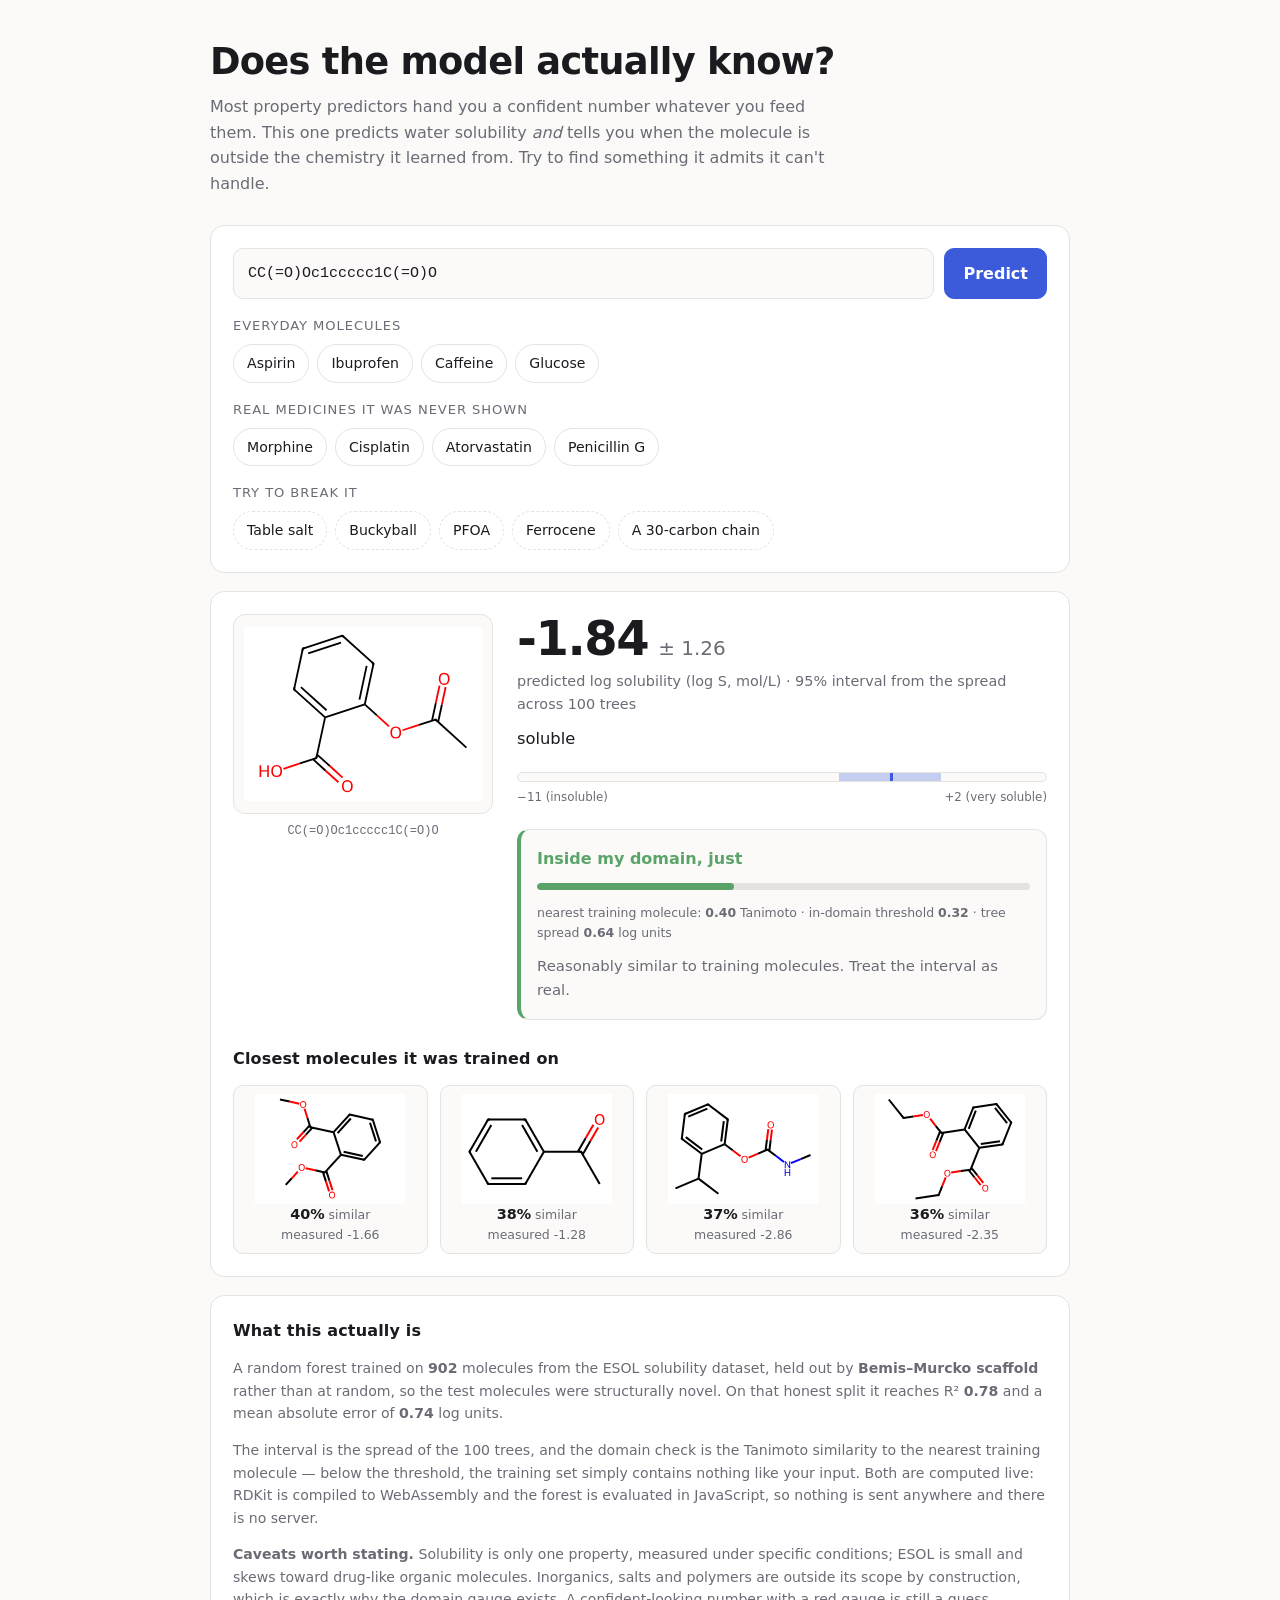
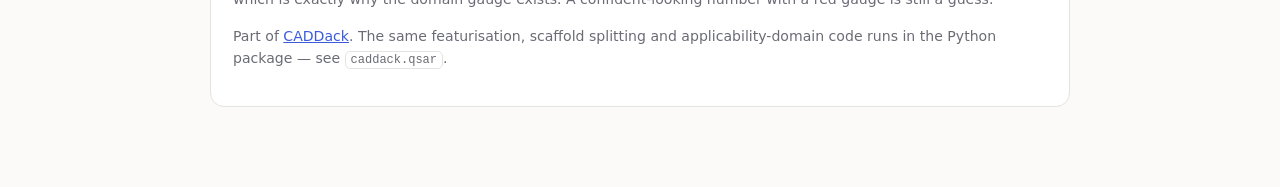
==== docs/index.html @ b21c5a43 "feat: add an interactive browser demo, hosted from GitHub Pages Adds a static page that predicts aqu" ====
<!doctype html>
<html lang="en">
<head>
<meta charset="utf-8">
<meta name="viewport" content="width=device-width, initial-scale=1">
<title>Does the model actually know? — CADDack</title>
<meta name="description" content="A molecular property model that tells you when it is out of its depth. Runs entirely in your browser.">
<style>
:root{
  --bg:#fbfaf8; --panel:#fff; --ink:#1a1a1f; --muted:#6b6b76; --line:#e5e3df;
  --accent:#3b5bdb; --good:#2f9e63; --ok:#5aa469; --warn:#d99100; --bad:#d1495b;
  --radius:14px; --mono:ui-monospace,"SF Mono",Menlo,Consolas,monospace;
}
@media (prefers-color-scheme:dark){:root:not([data-theme="light"]){
  --bg:#141418; --panel:#1c1c22; --ink:#ecebe8; --muted:#9a9aa5; --line:#2e2e37;
  --accent:#7d93f0; --good:#4ec287; --ok:#6fbf86; --warn:#e8b34a; --bad:#ec6b7c;
}}
:root[data-theme="dark"]{
  --bg:#141418; --panel:#1c1c22; --ink:#ecebe8; --muted:#9a9aa5; --line:#2e2e37;
  --accent:#7d93f0; --good:#4ec287; --ok:#6fbf86; --warn:#e8b34a; --bad:#ec6b7c;
}
*{box-sizing:border-box}
body{margin:0;background:var(--bg);color:var(--ink);
  font:16px/1.6 ui-sans-serif,system-ui,-apple-system,"Segoe UI",Roboto,sans-serif;
  -webkit-font-smoothing:antialiased}
.wrap{max-width:900px;margin:0 auto;padding:40px 20px 80px}
header{margin-bottom:28px}
h1{font-size:clamp(1.6rem,4vw,2.3rem);line-height:1.2;margin:0 0 10px;letter-spacing:-.02em}
.sub{color:var(--muted);margin:0;max-width:62ch}
.panel{background:var(--panel);border:1px solid var(--line);border-radius:var(--radius);padding:22px}
.panel + .panel{margin-top:18px}

form{display:flex;gap:10px;flex-wrap:wrap}
input[type=text]{flex:1 1 320px;min-width:0;padding:12px 14px;font:15px/1.4 var(--mono);
  color:var(--ink);background:var(--bg);border:1px solid var(--line);border-radius:10px}
input[type=text]:focus{outline:2px solid var(--accent);outline-offset:1px;border-color:transparent}
button{font:inherit;cursor:pointer;border-radius:10px;border:1px solid var(--line);
  background:var(--panel);color:var(--ink);padding:12px 18px;transition:.15s}
button:hover{border-color:var(--accent);color:var(--accent)}
button.primary{background:var(--accent);border-color:var(--accent);color:#fff;font-weight:600}
button.primary:hover{filter:brightness(1.08);color:#fff}

.presets{margin-top:16px}
.presets p{margin:0 0 8px;font-size:.82rem;color:var(--muted);text-transform:uppercase;letter-spacing:.07em}
.chips{display:flex;flex-wrap:wrap;gap:8px}
.chips button{padding:7px 13px;font-size:.88rem;border-radius:20px}
.chips .spicy{border-style:dashed}

.grid{display:grid;grid-template-columns:minmax(0,260px) minmax(0,1fr);gap:24px;align-items:start}
@media(max-width:640px){.grid{grid-template-columns:1fr}}
.molbox{background:var(--bg);border:1px solid var(--line);border-radius:12px;
  padding:10px;display:flex;align-items:center;justify-content:center;min-height:200px}
.molbox svg{max-width:100%;height:auto}
.canon{font:12px/1.5 var(--mono);color:var(--muted);word-break:break-all;margin-top:8px;text-align:center}

.readout{display:flex;align-items:baseline;gap:10px;flex-wrap:wrap}
.readout .value{font-size:3rem;font-weight:650;letter-spacing:-.03em;line-height:1}
.readout .interval{font-size:1.25rem;color:var(--muted);font-variant-numeric:tabular-nums}
.units{color:var(--muted);font-size:.9rem;margin:6px 0 0}
.plain{margin:10px 0 0;font-size:1.02rem}

.bar{position:relative;height:10px;background:var(--bg);border:1px solid var(--line);
  border-radius:99px;margin:20px 0 6px;overflow:hidden}
.bar .fill{position:absolute;top:0;bottom:0;background:color-mix(in srgb,var(--accent) 28%,transparent)}
.bar .mark{position:absolute;top:-3px;width:3px;height:16px;background:var(--accent);border-radius:2px}
.scale{display:flex;justify-content:space-between;font-size:.74rem;color:var(--muted);font-variant-numeric:tabular-nums}

.gauge{margin-top:22px;border-radius:12px;padding:16px;border:1px solid var(--line);
  border-left-width:4px;background:var(--bg)}
.gauge.good{border-left-color:var(--good)} .gauge.ok{border-left-color:var(--ok)}
.gauge.warn{border-left-color:var(--warn)} .gauge.bad{border-left-color:var(--bad)}
.gauge .label{font-weight:650;margin:0 0 4px}
.gauge.good .label{color:var(--good)} .gauge.ok .label{color:var(--ok)}
.gauge.warn .label{color:var(--warn)} .gauge.bad .label{color:var(--bad)}
.gauge .note{margin:0;font-size:.93rem;color:var(--muted)}
.gauge .caveat{margin-top:10px;padding-top:10px;border-top:1px dashed var(--line);color:var(--warn)}
.gauge .caveat strong{color:var(--warn)}
.meter{height:7px;border-radius:99px;background:var(--line);margin:12px 0 6px;overflow:hidden}
.meter span{display:block;height:100%;border-radius:99px;background:currentColor}
.gauge.good .meter span{background:var(--good)} .gauge.ok .meter span{background:var(--ok)}
.gauge.warn .meter span{background:var(--warn)} .gauge.bad .meter span{background:var(--bad)}
.meta{font-size:.78rem;color:var(--muted);font-variant-numeric:tabular-nums}

h2{font-size:1rem;margin:0 0 14px;letter-spacing:.01em}
.nbs{display:grid;grid-template-columns:repeat(auto-fit,minmax(140px,1fr));gap:12px}
.nb{margin:0;background:var(--bg);border:1px solid var(--line);border-radius:10px;padding:8px;text-align:center}
.nbsvg{min-height:110px;display:flex;align-items:center;justify-content:center}
.nbsvg svg{max-width:100%;height:auto}
.nb figcaption{font-size:.78rem;color:var(--muted);line-height:1.5}
.nb figcaption strong{color:var(--ink);font-size:.9rem}
.nb figcaption span{display:block;font-variant-numeric:tabular-nums}

.facts{display:flex;gap:26px;flex-wrap:wrap;font-size:.86rem;color:var(--muted);margin-top:4px}
.facts b{color:var(--ink);font-variant-numeric:tabular-nums}
footer{margin-top:28px;font-size:.88rem;color:var(--muted)}
footer h2{color:var(--ink)}
footer code{font:12px/1.4 var(--mono);background:var(--panel);border:1px solid var(--line);
  padding:1px 5px;border-radius:5px}
footer a{color:var(--accent)}
.err{color:var(--bad);margin:14px 0 0;font-size:.92rem}
.loading{color:var(--muted);text-align:center;padding:40px 0}
</style>
</head>
<body>
<div class="wrap">

<header>
  <h1>Does the model actually know?</h1>
  <p class="sub">Most property predictors hand you a confident number whatever you feed them.
  This one predicts water solubility <em>and</em> tells you when the molecule is outside the
  chemistry it learned from. Try to find something it admits it can't handle.</p>
</header>

<p class="loading" id="loading">Loading RDKit and the model…</p>

<div id="app" hidden>
  <div class="panel">
    <form id="form">
      <input type="text" id="smiles" spellcheck="false" autocomplete="off"
             aria-label="SMILES string" placeholder="Paste a SMILES string…">
      <button type="submit" class="primary">Predict</button>
    </form>
    <p class="err" id="error" hidden></p>

    <div class="presets">
      <p>Everyday molecules</p>
      <div class="chips">
        <button data-smiles="CC(=O)Oc1ccccc1C(=O)O">Aspirin</button>
        <button data-smiles="CC(C)Cc1ccc(cc1)C(C)C(=O)O">Ibuprofen</button>
        <button data-smiles="CN1C=NC2=C1C(=O)N(C)C(=O)N2C">Caffeine</button>
        <button data-smiles="OCC1OC(O)C(O)C(O)C1O">Glucose</button>
      </div>
    </div>

    <div class="presets">
      <p>Real medicines it was never shown</p>
      <div class="chips">
        <button data-smiles="CN1CC[C@]23c4c5ccc(O)c4O[C@H]2[C@@H](O)C=C[C@H]3[C@H]1C5">Morphine</button>
        <button data-smiles="N.N.Cl[Pt]Cl">Cisplatin</button>
        <button data-smiles="CC(C)c1c(C(=O)Nc2ccccc2)c(c3ccccc3)c(c4ccc(F)cc4)n1CC[C@@H](O)C[C@@H](O)CC(=O)O">Atorvastatin</button>
        <button data-smiles="CC1(C)S[C@@H]2[C@H](NC(=O)Cc3ccccc3)C(=O)N2[C@H]1C(=O)O">Penicillin G</button>
      </div>
    </div>

    <div class="presets">
      <p>Try to break it</p>
      <div class="chips">
        <button class="spicy" data-smiles="[Na+].[Cl-]">Table salt</button>
        <button class="spicy" data-smiles="c12c3c4c5c1c1c6c7c2c2c8c3c3c9c4c4c%10c5c5c1c1c6c6c%11c7c2c2c7c8c3c3c8c9c4c4c9c%10c5c5c1c1c6c6c%11c2c2c7c3c3c8c4c4c9c5c1c1c6c2c3c41">Buckyball</button>
        <button class="spicy" data-smiles="OC(=O)C(F)(F)C(F)(F)C(F)(F)C(F)(F)C(F)(F)C(F)(F)C(F)(F)F">PFOA</button>
        <button class="spicy" data-smiles="[CH-]1C=CC=C1.[CH-]1C=CC=C1.[Fe+2]">Ferrocene</button>
        <button class="spicy" data-smiles="CCCCCCCCCCCCCCCCCCCCCCCCCCCCCC">A 30-carbon chain</button>
      </div>
    </div>
  </div>

  <div class="panel" id="results" hidden>
    <div class="grid">
      <div>
        <div class="molbox" id="depiction"></div>
        <div class="canon" id="canonical"></div>
      </div>

      <div>
        <div class="readout">
          <span class="value" id="value">—</span>
          <span class="interval" id="interval"></span>
        </div>
        <p class="units">predicted log solubility (log S, mol/L) · 95% interval from the spread across 100 trees</p>
        <p class="plain" id="plain"></p>

        <div class="bar">
          <div class="fill" id="barFill"></div>
          <div class="mark" id="barMark"></div>
        </div>
        <div class="scale"><span>−11 (insoluble)</span><span>+2 (very soluble)</span></div>

        <div class="gauge" id="gauge">
          <p class="label" id="gaugeLabel"></p>
          <div class="meter"><span id="gaugeFill"></span></div>
          <p class="meta">nearest training molecule: <b id="simValue"></b> Tanimoto ·
             in-domain threshold <b id="simThreshold"></b> ·
             tree spread <b id="spread"></b> log units</p>
          <p class="note" id="gaugeNote"></p>
          <p class="note caveat" id="caveat" hidden><strong>But don't trust that gauge here.</strong>
          Long flexible chains saturate the fingerprint: a 30-carbon chain sets the same bits as a
          20-carbon one, so the similarity check reports a close match it hasn't earned. The domain
          check has blind spots of its own.</p>
        </div>
      </div>
    </div>

    <div style="margin-top:26px">
      <h2>Closest molecules it was trained on</h2>
      <div class="nbs" id="neighbours"></div>
    </div>
  </div>

  <footer class="panel">
    <h2>What this actually is</h2>
    <p>A random forest trained on <b id="trainN"></b> molecules from the ESOL
    solubility dataset, held out by <strong>Bemis–Murcko scaffold</strong> rather than at
    random, so the test molecules were structurally novel. On that honest split it reaches
    R² <b id="r2"></b> and a mean absolute error of <b id="mae"></b> log units.</p>

    <p>The interval is the spread of the 100 trees, and the domain check is the Tanimoto
    similarity to the nearest training molecule — below the threshold, the training set simply
    contains nothing like your input. Both are computed live: RDKit is compiled to WebAssembly
    and the forest is evaluated in JavaScript, so nothing is sent anywhere and there is no server.</p>

    <p><strong>Caveats worth stating.</strong> Solubility is only one property, measured
    under specific conditions; ESOL is small and skews toward drug-like organic molecules.
    Inorganics, salts and polymers are outside its scope by construction, which is exactly why
    the domain gauge exists. A confident-looking number with a red gauge is still a guess.</p>

    <p>Part of <a href="https://github.com/Ata-gith/CADDack">CADDack</a>. The same
    featurisation, scaffold splitting and applicability-domain code runs in the Python package —
    see <code>caddack.qsar</code>.</p>
  </footer>
</div>

</div>
<script src="RDKit_minimal.js"></script>
<script src="app.js"></script>
</body>
</html>
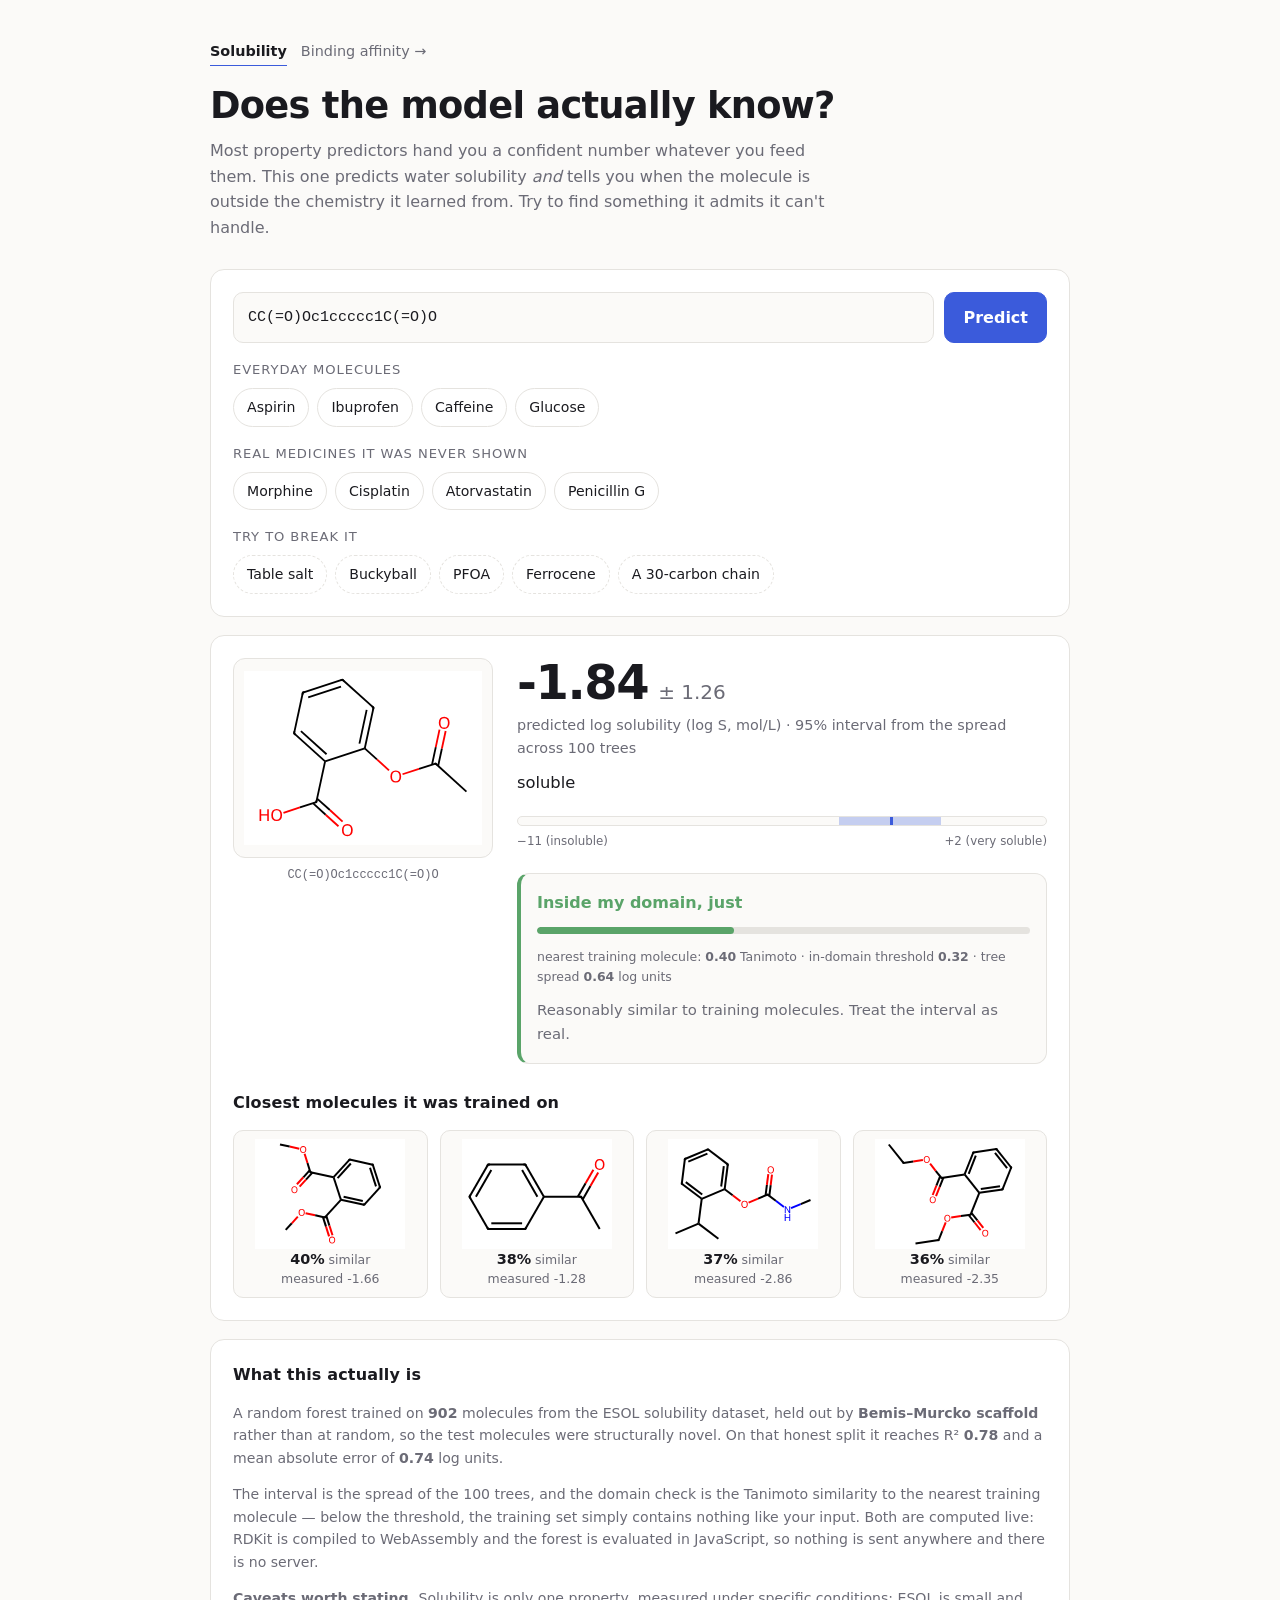
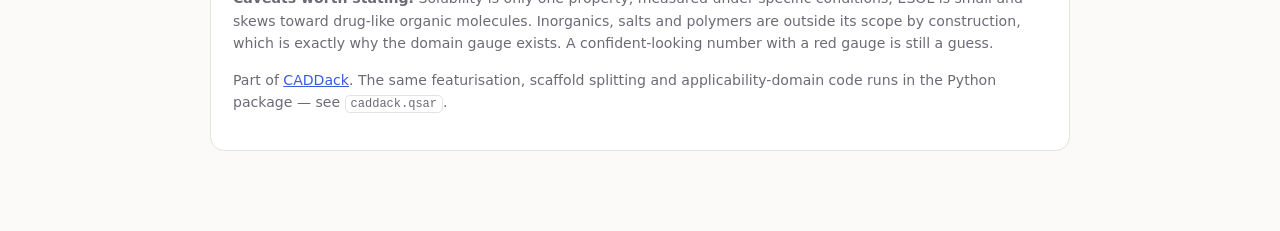
==== commit 7ec8bd3f: "feat: add a second demo page for the Bayesian affinity model docs/fusion.html explores FusionAffinit" ====
--- a/docs/index.html
+++ b/docs/index.html
@@ -5,40 +5,16 @@
 <meta name="viewport" content="width=device-width, initial-scale=1">
 <title>Does the model actually know? — CADDack</title>
 <meta name="description" content="A molecular property model that tells you when it is out of its depth. Runs entirely in your browser.">
+<link rel="stylesheet" href="style.css">
 <style>
-:root{
-  --bg:#fbfaf8; --panel:#fff; --ink:#1a1a1f; --muted:#6b6b76; --line:#e5e3df;
-  --accent:#3b5bdb; --good:#2f9e63; --ok:#5aa469; --warn:#d99100; --bad:#d1495b;
-  --radius:14px; --mono:ui-monospace,"SF Mono",Menlo,Consolas,monospace;
-}
-@media (prefers-color-scheme:dark){:root:not([data-theme="light"]){
-  --bg:#141418; --panel:#1c1c22; --ink:#ecebe8; --muted:#9a9aa5; --line:#2e2e37;
-  --accent:#7d93f0; --good:#4ec287; --ok:#6fbf86; --warn:#e8b34a; --bad:#ec6b7c;
-}}
-:root[data-theme="dark"]{
-  --bg:#141418; --panel:#1c1c22; --ink:#ecebe8; --muted:#9a9aa5; --line:#2e2e37;
-  --accent:#7d93f0; --good:#4ec287; --ok:#6fbf86; --warn:#e8b34a; --bad:#ec6b7c;
-}
-*{box-sizing:border-box}
-body{margin:0;background:var(--bg);color:var(--ink);
-  font:16px/1.6 ui-sans-serif,system-ui,-apple-system,"Segoe UI",Roboto,sans-serif;
-  -webkit-font-smoothing:antialiased}
-.wrap{max-width:900px;margin:0 auto;padding:40px 20px 80px}
-header{margin-bottom:28px}
-h1{font-size:clamp(1.6rem,4vw,2.3rem);line-height:1.2;margin:0 0 10px;letter-spacing:-.02em}
-.sub{color:var(--muted);margin:0;max-width:62ch}
-.panel{background:var(--panel);border:1px solid var(--line);border-radius:var(--radius);padding:22px}
-.panel + .panel{margin-top:18px}
-
+.nav{display:flex;gap:14px;align-items:center;margin-bottom:18px;font-size:.9rem}
+.nav a{color:var(--muted);text-decoration:none;border-bottom:1px solid transparent;padding-bottom:2px}
+.nav a:hover{color:var(--accent);border-color:var(--accent)}
+.nav a.here{color:var(--ink);font-weight:600;border-color:var(--accent)}
 form{display:flex;gap:10px;flex-wrap:wrap}
 input[type=text]{flex:1 1 320px;min-width:0;padding:12px 14px;font:15px/1.4 var(--mono);
   color:var(--ink);background:var(--bg);border:1px solid var(--line);border-radius:10px}
 input[type=text]:focus{outline:2px solid var(--accent);outline-offset:1px;border-color:transparent}
-button{font:inherit;cursor:pointer;border-radius:10px;border:1px solid var(--line);
-  background:var(--panel);color:var(--ink);padding:12px 18px;transition:.15s}
-button:hover{border-color:var(--accent);color:var(--accent)}
-button.primary{background:var(--accent);border-color:var(--accent);color:#fff;font-weight:600}
-button.primary:hover{filter:brightness(1.08);color:#fff}
 
 .presets{margin-top:16px}
 .presets p{margin:0 0 8px;font-size:.82rem;color:var(--muted);text-transform:uppercase;letter-spacing:.07em}
@@ -81,7 +57,6 @@
 .gauge.warn .meter span{background:var(--warn)} .gauge.bad .meter span{background:var(--bad)}
 .meta{font-size:.78rem;color:var(--muted);font-variant-numeric:tabular-nums}
 
-h2{font-size:1rem;margin:0 0 14px;letter-spacing:.01em}
 .nbs{display:grid;grid-template-columns:repeat(auto-fit,minmax(140px,1fr));gap:12px}
 .nb{margin:0;background:var(--bg);border:1px solid var(--line);border-radius:10px;padding:8px;text-align:center}
 .nbsvg{min-height:110px;display:flex;align-items:center;justify-content:center}
@@ -89,20 +64,15 @@
 .nb figcaption{font-size:.78rem;color:var(--muted);line-height:1.5}
 .nb figcaption strong{color:var(--ink);font-size:.9rem}
 .nb figcaption span{display:block;font-variant-numeric:tabular-nums}
-
-.facts{display:flex;gap:26px;flex-wrap:wrap;font-size:.86rem;color:var(--muted);margin-top:4px}
-.facts b{color:var(--ink);font-variant-numeric:tabular-nums}
-footer{margin-top:28px;font-size:.88rem;color:var(--muted)}
-footer h2{color:var(--ink)}
-footer code{font:12px/1.4 var(--mono);background:var(--panel);border:1px solid var(--line);
-  padding:1px 5px;border-radius:5px}
-footer a{color:var(--accent)}
-.err{color:var(--bad);margin:14px 0 0;font-size:.92rem}
-.loading{color:var(--muted);text-align:center;padding:40px 0}
 </style>
 </head>
 <body>
 <div class="wrap">
+
+<nav class="nav">
+  <a href="#" class="here">Solubility</a>
+  <a href="fusion.html">Binding affinity →</a>
+</nav>
 
 <header>
   <h1>Does the model actually know?</h1>
--- a/docs/style.css
+++ b/docs/style.css
@@ -0,0 +1,41 @@
+/* Shared design tokens and base styles for the CADDack demo pages. */
+:root{
+  --bg:#fbfaf8; --panel:#fff; --ink:#1a1a1f; --muted:#6b6b76; --line:#e5e3df;
+  --accent:#3b5bdb; --good:#2f9e63; --ok:#5aa469; --warn:#d99100; --bad:#d1495b;
+  --radius:14px; --mono:ui-monospace,"SF Mono",Menlo,Consolas,monospace;
+}
+@media (prefers-color-scheme:dark){:root:not([data-theme="light"]){
+  --bg:#141418; --panel:#1c1c22; --ink:#ecebe8; --muted:#9a9aa5; --line:#2e2e37;
+  --accent:#7d93f0; --good:#4ec287; --ok:#6fbf86; --warn:#e8b34a; --bad:#ec6b7c;
+}}
+:root[data-theme="dark"]{
+  --bg:#141418; --panel:#1c1c22; --ink:#ecebe8; --muted:#9a9aa5; --line:#2e2e37;
+  --accent:#7d93f0; --good:#4ec287; --ok:#6fbf86; --warn:#e8b34a; --bad:#ec6b7c;
+}
+*{box-sizing:border-box}
+body{margin:0;background:var(--bg);color:var(--ink);
+  font:16px/1.6 ui-sans-serif,system-ui,-apple-system,"Segoe UI",Roboto,sans-serif;
+  -webkit-font-smoothing:antialiased}
+.wrap{max-width:900px;margin:0 auto;padding:40px 20px 80px}
+header{margin-bottom:28px}
+h1{font-size:clamp(1.6rem,4vw,2.3rem);line-height:1.2;margin:0 0 10px;letter-spacing:-.02em}
+.sub{color:var(--muted);margin:0;max-width:62ch}
+.panel{background:var(--panel);border:1px solid var(--line);border-radius:var(--radius);padding:22px}
+.panel + .panel{margin-top:18px}
+
+/* shared components */
+button{font:inherit;cursor:pointer;border-radius:10px;border:1px solid var(--line);
+  background:var(--panel);color:var(--ink);padding:12px 18px;transition:.15s}
+button:hover{border-color:var(--accent);color:var(--accent)}
+button.primary{background:var(--accent);border-color:var(--accent);color:#fff;font-weight:600}
+button.primary:hover{filter:brightness(1.08);color:#fff}
+h2{font-size:1rem;margin:0 0 14px;letter-spacing:.01em}
+footer{margin-top:28px;font-size:.88rem;color:var(--muted)}
+footer h2{color:var(--ink)}
+footer code{font:12px/1.4 var(--mono);background:var(--panel);border:1px solid var(--line);
+  padding:1px 5px;border-radius:5px}
+footer a{color:var(--accent)}
+.err{color:var(--bad);margin:14px 0 0;font-size:.92rem}
+.loading{color:var(--muted);text-align:center;padding:40px 0}
+.facts{display:flex;gap:26px;flex-wrap:wrap;font-size:.86rem;color:var(--muted);margin-top:4px}
+.facts b{color:var(--ink);font-variant-numeric:tabular-nums}
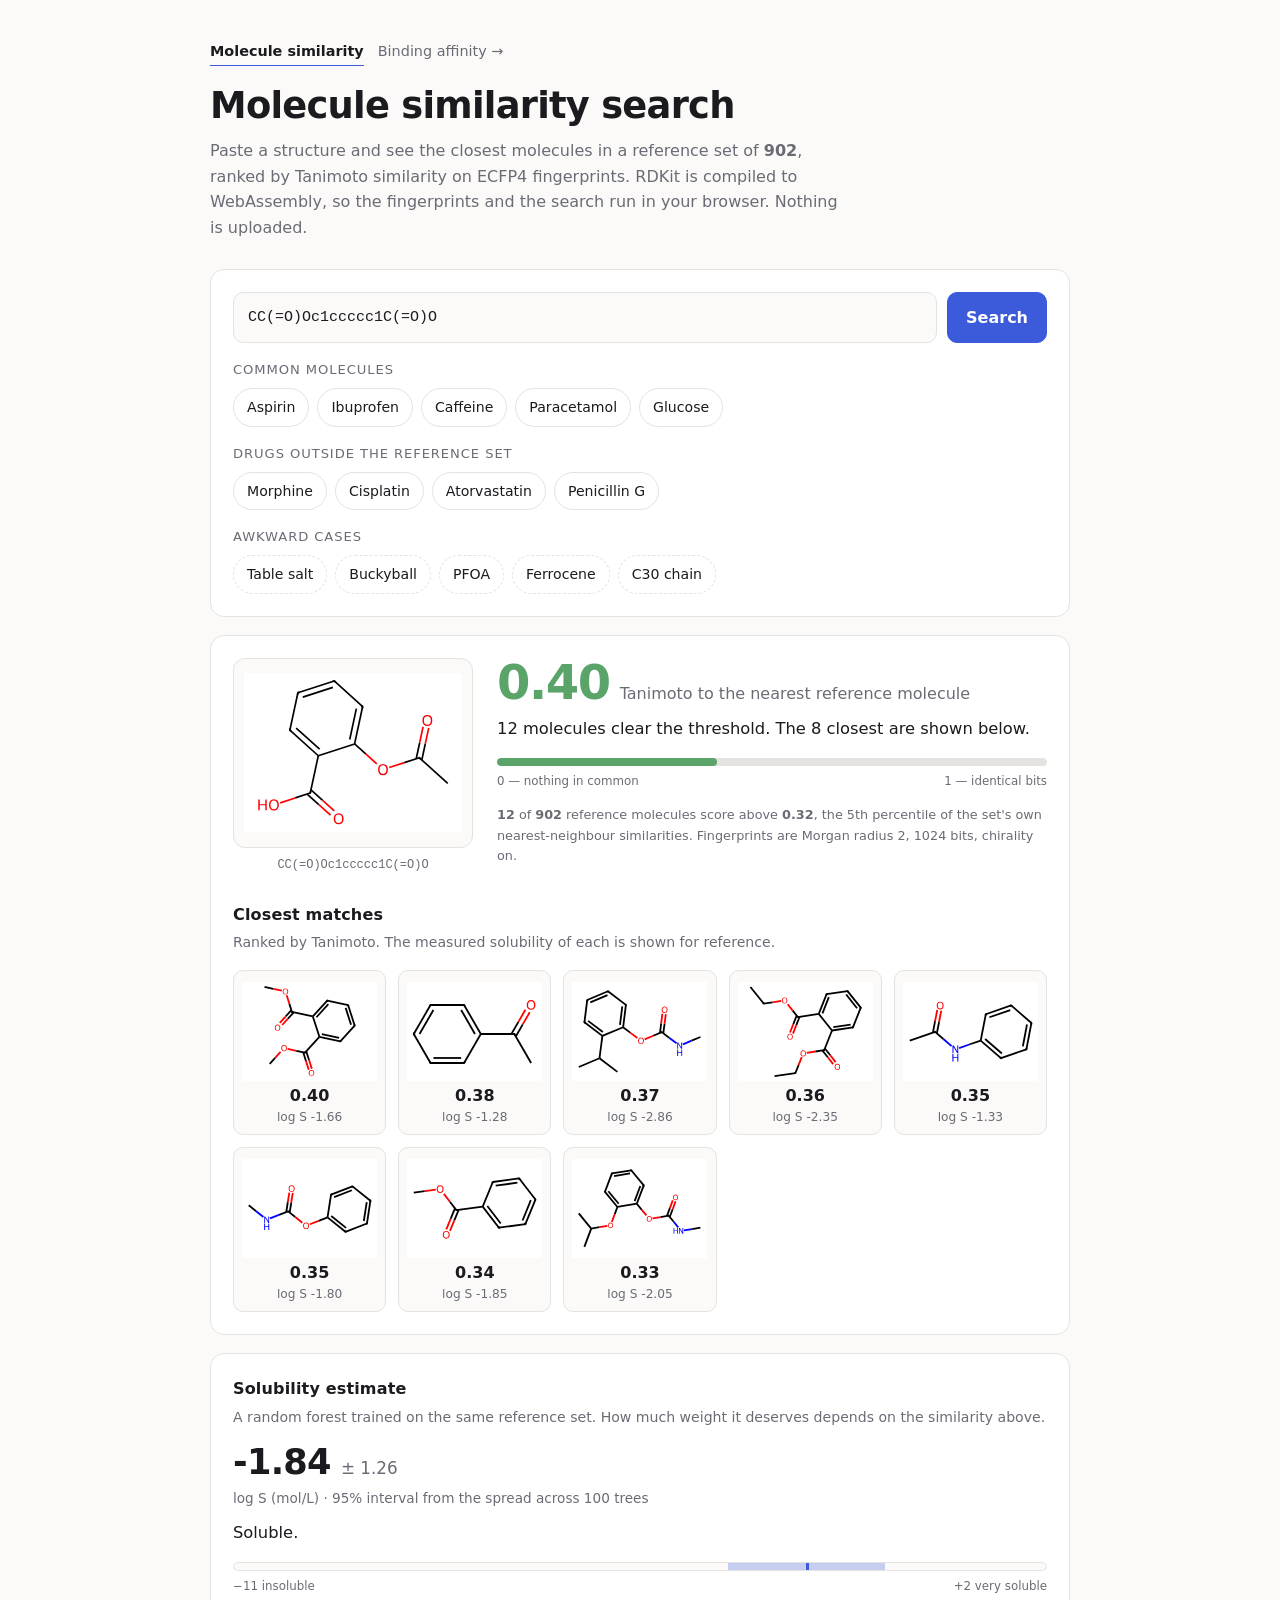
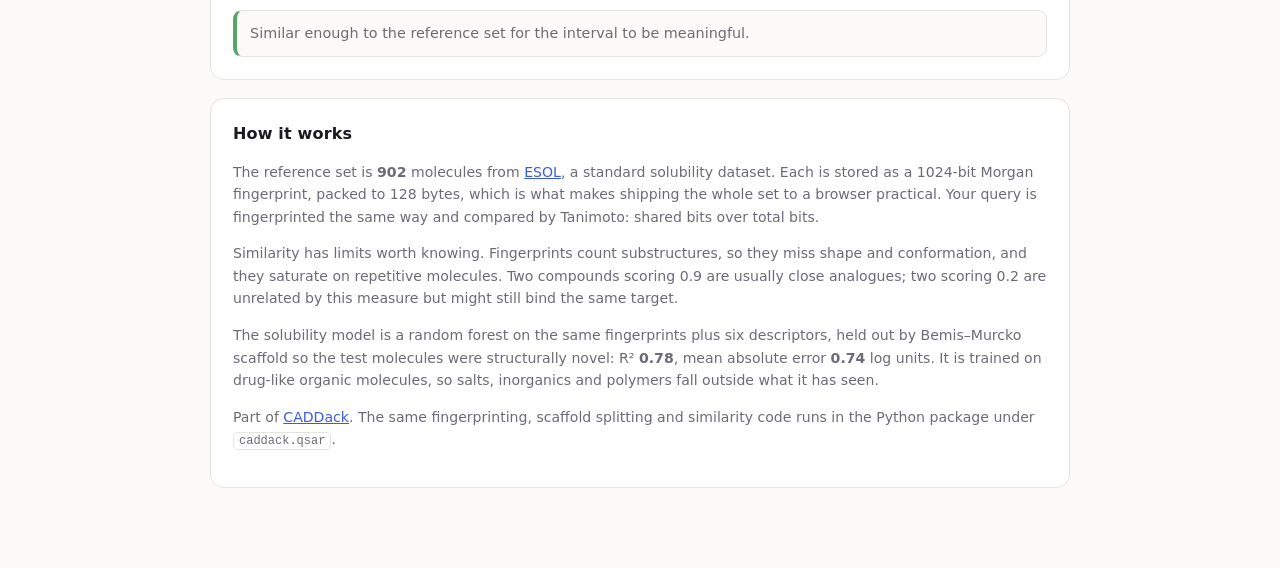
==== commit f06b38e1: "feat(docs): rebuild the first page around similarity search The page led with a solubility number an" ====
--- a/docs/index.html
+++ b/docs/index.html
@@ -3,14 +3,15 @@
 <head>
 <meta charset="utf-8">
 <meta name="viewport" content="width=device-width, initial-scale=1">
-<title>Does the model actually know? — CADDack</title>
-<meta name="description" content="A molecular property model that tells you when it is out of its depth. Runs entirely in your browser.">
+<title>Molecule similarity search — CADDack</title>
+<meta name="description" content="Paste a structure and see the closest molecules in a reference set, scored by Tanimoto on ECFP4 fingerprints. Runs entirely in the browser.">
 <link rel="stylesheet" href="style.css">
 <style>
 .nav{display:flex;gap:14px;align-items:center;margin-bottom:18px;font-size:.9rem}
 .nav a{color:var(--muted);text-decoration:none;border-bottom:1px solid transparent;padding-bottom:2px}
 .nav a:hover{color:var(--accent);border-color:var(--accent)}
 .nav a.here{color:var(--ink);font-weight:600;border-color:var(--accent)}
+
 form{display:flex;gap:10px;flex-wrap:wrap}
 input[type=text]{flex:1 1 320px;min-width:0;padding:12px 14px;font:15px/1.4 var(--mono);
   color:var(--ink);background:var(--bg);border:1px solid var(--line);border-radius:10px}
@@ -22,88 +23,94 @@
 .chips button{padding:7px 13px;font-size:.88rem;border-radius:20px}
 .chips .spicy{border-style:dashed}
 
-.grid{display:grid;grid-template-columns:minmax(0,260px) minmax(0,1fr);gap:24px;align-items:start}
-@media(max-width:640px){.grid{grid-template-columns:1fr}}
+.query{display:grid;grid-template-columns:minmax(0,240px) minmax(0,1fr);gap:24px;align-items:start}
+@media(max-width:640px){.query{grid-template-columns:1fr}}
 .molbox{background:var(--bg);border:1px solid var(--line);border-radius:12px;
-  padding:10px;display:flex;align-items:center;justify-content:center;min-height:200px}
+  padding:10px;display:flex;align-items:center;justify-content:center;min-height:190px}
 .molbox svg{max-width:100%;height:auto}
 .canon{font:12px/1.5 var(--mono);color:var(--muted);word-break:break-all;margin-top:8px;text-align:center}
 
+.topmatch{display:flex;align-items:baseline;gap:10px;flex-wrap:wrap}
+.topmatch .value{font-size:3rem;font-weight:650;letter-spacing:-.03em;line-height:1}
+.topmatch .unit{color:var(--muted);font-size:1rem}
+.summary{margin:10px 0 0;font-size:1.02rem}
+.meta{font-size:.8rem;color:var(--muted);font-variant-numeric:tabular-nums;margin:14px 0 0}
+
+.meter{height:8px;border-radius:99px;background:var(--line);margin:16px 0 6px;overflow:hidden}
+.meter span{display:block;height:100%;border-radius:99px;transition:width .2s}
+.band{display:flex;justify-content:space-between;font-size:.74rem;color:var(--muted)}
+.good .meter span{background:var(--good)} .ok .meter span{background:var(--ok)}
+.warn .meter span{background:var(--warn)} .bad .meter span{background:var(--bad)}
+.good .value{color:var(--good)} .ok .value{color:var(--ok)}
+.warn .value{color:var(--warn)} .bad .value{color:var(--bad)}
+
+h2{font-size:1rem;margin:0 0 4px}
+.hint{font-size:.88rem;color:var(--muted);margin:0 0 16px}
+.nbs{display:grid;grid-template-columns:repeat(auto-fit,minmax(135px,1fr));gap:12px}
+.nb{margin:0;background:var(--bg);border:1px solid var(--line);border-radius:10px;padding:8px;text-align:center}
+.nbsvg{min-height:105px;display:flex;align-items:center;justify-content:center}
+.nbsvg svg{max-width:100%;height:auto}
+.nb figcaption{font-size:.76rem;color:var(--muted);line-height:1.5}
+.nb figcaption strong{color:var(--ink);font-size:1rem;display:block}
+.nb figcaption span{display:block;font-variant-numeric:tabular-nums}
+
 .readout{display:flex;align-items:baseline;gap:10px;flex-wrap:wrap}
-.readout .value{font-size:3rem;font-weight:650;letter-spacing:-.03em;line-height:1}
-.readout .interval{font-size:1.25rem;color:var(--muted);font-variant-numeric:tabular-nums}
-.units{color:var(--muted);font-size:.9rem;margin:6px 0 0}
-.plain{margin:10px 0 0;font-size:1.02rem}
-
-.bar{position:relative;height:10px;background:var(--bg);border:1px solid var(--line);
-  border-radius:99px;margin:20px 0 6px;overflow:hidden}
+.readout .value{font-size:2.2rem;font-weight:650;letter-spacing:-.02em;line-height:1}
+.readout .interval{font-size:1.05rem;color:var(--muted);font-variant-numeric:tabular-nums}
+.units{color:var(--muted);font-size:.85rem;margin:6px 0 0}
+.bar{position:relative;height:9px;background:var(--bg);border:1px solid var(--line);
+  border-radius:99px;margin:16px 0 6px;overflow:hidden}
 .bar .fill{position:absolute;top:0;bottom:0;background:color-mix(in srgb,var(--accent) 28%,transparent)}
-.bar .mark{position:absolute;top:-3px;width:3px;height:16px;background:var(--accent);border-radius:2px}
+.bar .mark{position:absolute;top:-3px;width:3px;height:15px;background:var(--accent);border-radius:2px}
 .scale{display:flex;justify-content:space-between;font-size:.74rem;color:var(--muted);font-variant-numeric:tabular-nums}
-
-.gauge{margin-top:22px;border-radius:12px;padding:16px;border:1px solid var(--line);
-  border-left-width:4px;background:var(--bg)}
-.gauge.good{border-left-color:var(--good)} .gauge.ok{border-left-color:var(--ok)}
-.gauge.warn{border-left-color:var(--warn)} .gauge.bad{border-left-color:var(--bad)}
-.gauge .label{font-weight:650;margin:0 0 4px}
-.gauge.good .label{color:var(--good)} .gauge.ok .label{color:var(--ok)}
-.gauge.warn .label{color:var(--warn)} .gauge.bad .label{color:var(--bad)}
-.gauge .note{margin:0;font-size:.93rem;color:var(--muted)}
-.gauge .caveat{margin-top:10px;padding-top:10px;border-top:1px dashed var(--line);color:var(--warn)}
-.gauge .caveat strong{color:var(--warn)}
-.meter{height:7px;border-radius:99px;background:var(--line);margin:12px 0 6px;overflow:hidden}
-.meter span{display:block;height:100%;border-radius:99px;background:currentColor}
-.gauge.good .meter span{background:var(--good)} .gauge.ok .meter span{background:var(--ok)}
-.gauge.warn .meter span{background:var(--warn)} .gauge.bad .meter span{background:var(--bad)}
-.meta{font-size:.78rem;color:var(--muted);font-variant-numeric:tabular-nums}
-
-.nbs{display:grid;grid-template-columns:repeat(auto-fit,minmax(140px,1fr));gap:12px}
-.nb{margin:0;background:var(--bg);border:1px solid var(--line);border-radius:10px;padding:8px;text-align:center}
-.nbsvg{min-height:110px;display:flex;align-items:center;justify-content:center}
-.nbsvg svg{max-width:100%;height:auto}
-.nb figcaption{font-size:.78rem;color:var(--muted);line-height:1.5}
-.nb figcaption strong{color:var(--ink);font-size:.9rem}
-.nb figcaption span{display:block;font-variant-numeric:tabular-nums}
+.flag{margin:14px 0 0;padding:11px 13px;border-radius:9px;font-size:.9rem;
+  border:1px solid var(--line);border-left-width:4px;background:var(--bg);color:var(--muted)}
+.flag.good{border-left-color:var(--good)} .flag.ok{border-left-color:var(--ok)}
+.flag.warn{border-left-color:var(--warn)} .flag.bad{border-left-color:var(--bad)}
+.caveat{margin-top:10px;padding-top:10px;border-top:1px dashed var(--line);color:var(--warn)}
+.caveat strong{color:var(--warn)}
 </style>
 </head>
 <body>
 <div class="wrap">
 
 <nav class="nav">
-  <a href="#" class="here">Solubility</a>
+  <a href="#" class="here">Molecule similarity</a>
   <a href="fusion.html">Binding affinity →</a>
 </nav>
 
 <header>
-  <h1>Does the model actually know?</h1>
-  <p class="sub">Most property predictors hand you a confident number whatever you feed them.
-  This one predicts water solubility <em>and</em> tells you when the molecule is outside the
-  chemistry it learned from. Try to find something it admits it can't handle.</p>
+  <h1>Molecule similarity search</h1>
+  <p class="sub">Paste a structure and see the closest molecules in a reference set of
+  <b id="trainN">—</b>, ranked by Tanimoto similarity on ECFP4 fingerprints. RDKit is
+  compiled to WebAssembly, so the fingerprints and the search run in your browser.
+  Nothing is uploaded.</p>
 </header>
 
-<p class="loading" id="loading">Loading RDKit and the model…</p>
+<p class="loading" id="loading">Loading RDKit and the reference set…</p>
 
 <div id="app" hidden>
   <div class="panel">
     <form id="form">
       <input type="text" id="smiles" spellcheck="false" autocomplete="off"
              aria-label="SMILES string" placeholder="Paste a SMILES string…">
-      <button type="submit" class="primary">Predict</button>
+      <button type="submit" class="primary">Search</button>
     </form>
     <p class="err" id="error" hidden></p>
 
     <div class="presets">
-      <p>Everyday molecules</p>
+      <p>Common molecules</p>
       <div class="chips">
         <button data-smiles="CC(=O)Oc1ccccc1C(=O)O">Aspirin</button>
         <button data-smiles="CC(C)Cc1ccc(cc1)C(C)C(=O)O">Ibuprofen</button>
         <button data-smiles="CN1C=NC2=C1C(=O)N(C)C(=O)N2C">Caffeine</button>
+        <button data-smiles="CC(=O)Nc1ccc(O)cc1">Paracetamol</button>
         <button data-smiles="OCC1OC(O)C(O)C(O)C1O">Glucose</button>
       </div>
     </div>
 
     <div class="presets">
-      <p>Real medicines it was never shown</p>
+      <p>Drugs outside the reference set</p>
       <div class="chips">
         <button data-smiles="CN1CC[C@]23c4c5ccc(O)c4O[C@H]2[C@@H](O)C=C[C@H]3[C@H]1C5">Morphine</button>
         <button data-smiles="N.N.Cl[Pt]Cl">Cisplatin</button>
@@ -113,79 +120,95 @@
     </div>
 
     <div class="presets">
-      <p>Try to break it</p>
+      <p>Awkward cases</p>
       <div class="chips">
         <button class="spicy" data-smiles="[Na+].[Cl-]">Table salt</button>
         <button class="spicy" data-smiles="c12c3c4c5c1c1c6c7c2c2c8c3c3c9c4c4c%10c5c5c1c1c6c6c%11c7c2c2c7c8c3c3c8c9c4c4c9c%10c5c5c1c1c6c6c%11c2c2c7c3c3c8c4c4c9c5c1c1c6c2c3c41">Buckyball</button>
         <button class="spicy" data-smiles="OC(=O)C(F)(F)C(F)(F)C(F)(F)C(F)(F)C(F)(F)C(F)(F)C(F)(F)F">PFOA</button>
         <button class="spicy" data-smiles="[CH-]1C=CC=C1.[CH-]1C=CC=C1.[Fe+2]">Ferrocene</button>
-        <button class="spicy" data-smiles="CCCCCCCCCCCCCCCCCCCCCCCCCCCCCC">A 30-carbon chain</button>
+        <button class="spicy" data-smiles="CCCCCCCCCCCCCCCCCCCCCCCCCCCCCC">C30 chain</button>
       </div>
     </div>
   </div>
 
   <div class="panel" id="results" hidden>
-    <div class="grid">
+    <div class="query" id="queryBlock">
       <div>
         <div class="molbox" id="depiction"></div>
         <div class="canon" id="canonical"></div>
       </div>
 
       <div>
-        <div class="readout">
-          <span class="value" id="value">—</span>
-          <span class="interval" id="interval"></span>
+        <div class="topmatch">
+          <span class="value" id="simValue">—</span>
+          <span class="unit">Tanimoto to the nearest reference molecule</span>
         </div>
-        <p class="units">predicted log solubility (log S, mol/L) · 95% interval from the spread across 100 trees</p>
-        <p class="plain" id="plain"></p>
-
-        <div class="bar">
-          <div class="fill" id="barFill"></div>
-          <div class="mark" id="barMark"></div>
-        </div>
-        <div class="scale"><span>−11 (insoluble)</span><span>+2 (very soluble)</span></div>
-
-        <div class="gauge" id="gauge">
-          <p class="label" id="gaugeLabel"></p>
-          <div class="meter"><span id="gaugeFill"></span></div>
-          <p class="meta">nearest training molecule: <b id="simValue"></b> Tanimoto ·
-             in-domain threshold <b id="simThreshold"></b> ·
-             tree spread <b id="spread"></b> log units</p>
-          <p class="note" id="gaugeNote"></p>
-          <p class="note caveat" id="caveat" hidden><strong>But don't trust that gauge here.</strong>
-          Long flexible chains saturate the fingerprint: a 30-carbon chain sets the same bits as a
-          20-carbon one, so the similarity check reports a close match it hasn't earned. The domain
-          check has blind spots of its own.</p>
-        </div>
-      </div>
-    </div>
-
-    <div style="margin-top:26px">
-      <h2>Closest molecules it was trained on</h2>
+        <p class="summary" id="simSummary"></p>
+
+        <div class="meter"><span id="gaugeFill"></span></div>
+        <div class="band"><span>0 — nothing in common</span><span>1 — identical bits</span></div>
+
+        <p class="meta"><b id="simCount">0</b> of <b id="simTotal">0</b> reference molecules
+          score above <b id="simThreshold">—</b>, the 5th percentile of the set's own
+          nearest-neighbour similarities. Fingerprints are Morgan radius 2, 1024 bits,
+          chirality on.</p>
+      </div>
+    </div>
+
+    <div style="margin-top:28px">
+      <h2>Closest matches</h2>
+      <p class="hint">Ranked by Tanimoto. The measured solubility of each is shown for
+      reference.</p>
       <div class="nbs" id="neighbours"></div>
     </div>
   </div>
 
+  <div class="panel" id="predictPanel" hidden>
+    <h2>Solubility estimate</h2>
+    <p class="hint">A random forest trained on the same reference set. How much weight it
+    deserves depends on the similarity above.</p>
+    <div class="readout">
+      <span class="value" id="value">—</span>
+      <span class="interval" id="interval"></span>
+    </div>
+    <p class="units">log S (mol/L) · 95% interval from the spread across 100 trees</p>
+    <p class="summary" id="plain"></p>
+
+    <div class="bar">
+      <div class="fill" id="barFill"></div>
+      <div class="mark" id="barMark"></div>
+    </div>
+    <div class="scale"><span>−11 insoluble</span><span>+2 very soluble</span></div>
+
+    <p class="flag" id="gauge"><span id="gaugeNote"></span></p>
+    <p class="flag caveat" id="caveat" hidden><strong>Fingerprint saturation.</strong>
+    Long flexible chains set the same bits once they pass about twenty carbons, so a C30
+    chain matches a C20 one almost exactly. The similarity score is high here but says
+    little.</p>
+  </div>
+
   <footer class="panel">
-    <h2>What this actually is</h2>
-    <p>A random forest trained on <b id="trainN"></b> molecules from the ESOL
-    solubility dataset, held out by <strong>Bemis–Murcko scaffold</strong> rather than at
-    random, so the test molecules were structurally novel. On that honest split it reaches
-    R² <b id="r2"></b> and a mean absolute error of <b id="mae"></b> log units.</p>
-
-    <p>The interval is the spread of the 100 trees, and the domain check is the Tanimoto
-    similarity to the nearest training molecule — below the threshold, the training set simply
-    contains nothing like your input. Both are computed live: RDKit is compiled to WebAssembly
-    and the forest is evaluated in JavaScript, so nothing is sent anywhere and there is no server.</p>
-
-    <p><strong>Caveats worth stating.</strong> Solubility is only one property, measured
-    under specific conditions; ESOL is small and skews toward drug-like organic molecules.
-    Inorganics, salts and polymers are outside its scope by construction, which is exactly why
-    the domain gauge exists. A confident-looking number with a red gauge is still a guess.</p>
+    <h2>How it works</h2>
+    <p>The reference set is <b id="trainN2">—</b> molecules from
+    <a href="https://pubs.acs.org/doi/10.1021/ci034243x">ESOL</a>, a standard solubility
+    dataset. Each is stored as a 1024-bit Morgan fingerprint, packed to 128 bytes, which is
+    what makes shipping the whole set to a browser practical. Your query is fingerprinted
+    the same way and compared by Tanimoto: shared bits over total bits.</p>
+
+    <p>Similarity has limits worth knowing. Fingerprints count substructures, so they miss
+    shape and conformation, and they saturate on repetitive molecules. Two compounds scoring
+    0.9 are usually close analogues; two scoring 0.2 are unrelated by this measure but might
+    still bind the same target.</p>
+
+    <p>The solubility model is a random forest on the same fingerprints plus six
+    descriptors, held out by Bemis–Murcko scaffold so the test molecules were structurally
+    novel: R² <b id="r2">—</b>, mean absolute error <b id="mae">—</b> log units. It is
+    trained on drug-like organic molecules, so salts, inorganics and polymers fall outside
+    what it has seen.</p>
 
     <p>Part of <a href="https://github.com/Ata-gith/CADDack">CADDack</a>. The same
-    featurisation, scaffold splitting and applicability-domain code runs in the Python package —
-    see <code>caddack.qsar</code>.</p>
+    fingerprinting, scaffold splitting and similarity code runs in the Python package under
+    <code>caddack.qsar</code>.</p>
   </footer>
 </div>
 
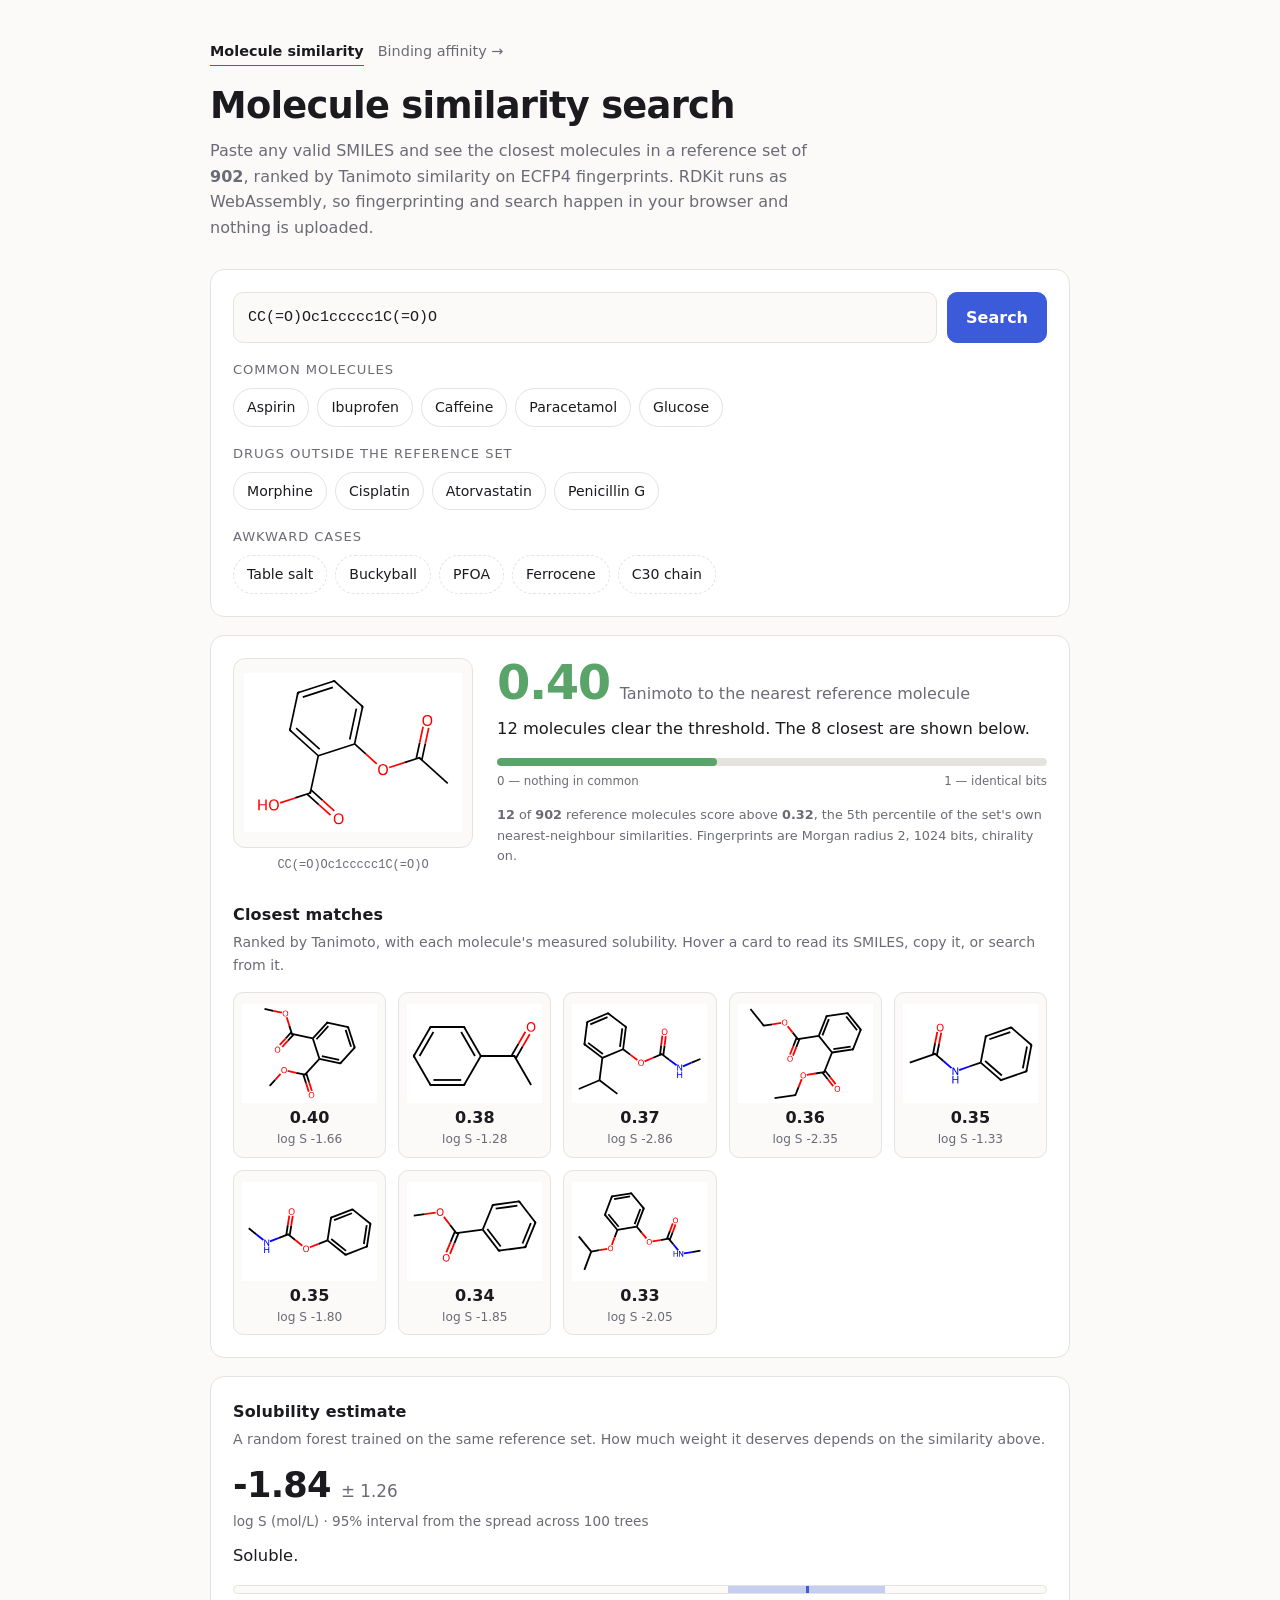
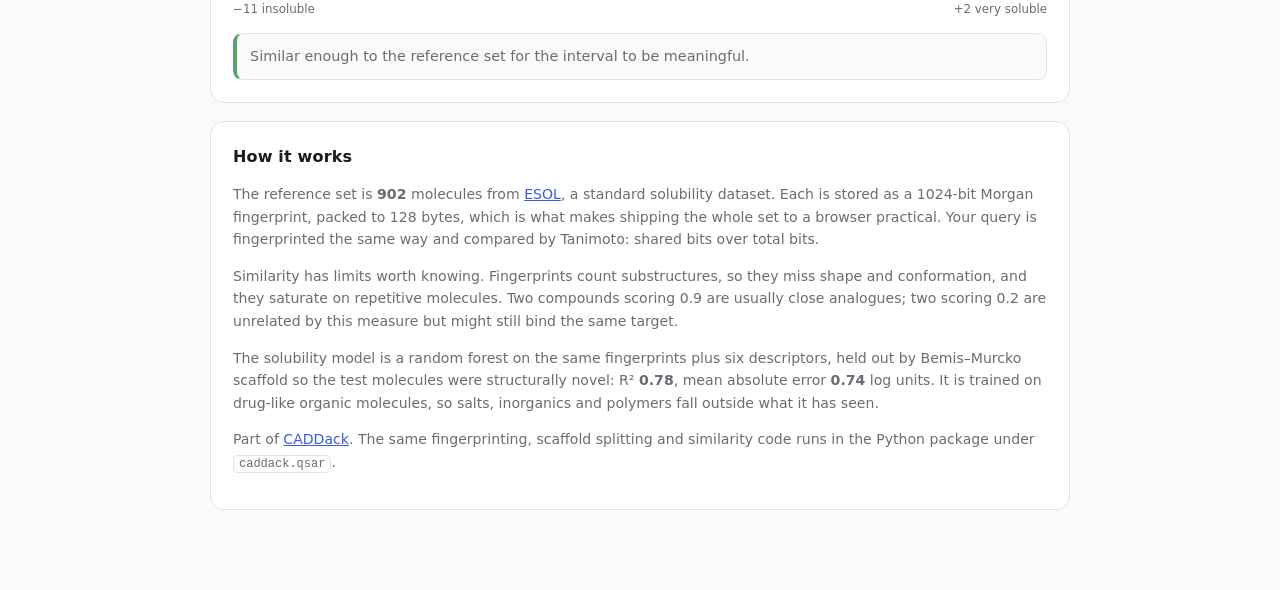
==== commit f6093efe: "feat(docs): explain the affinity model for readers outside the field The second page assumed its aud" ====
--- a/docs/index.html
+++ b/docs/index.html
@@ -53,6 +53,15 @@
 .nb figcaption{font-size:.76rem;color:var(--muted);line-height:1.5}
 .nb figcaption strong{color:var(--ink);font-size:1rem;display:block}
 .nb figcaption span{display:block;font-variant-numeric:tabular-nums}
+.nb{position:relative;transition:border-color .15s}
+.nb:hover,.nb:focus-within{border-color:var(--accent)}
+.nbactions{max-height:0;overflow:hidden;transition:max-height .18s ease}
+.nb:hover .nbactions,.nb:focus-within .nbactions{max-height:140px}
+.nbsmiles{display:block;margin-top:8px;padding:5px 6px;font:11px/1.45 var(--mono);
+  color:var(--muted);background:var(--panel);border:1px solid var(--line);
+  border-radius:6px;word-break:break-all;text-align:left;user-select:all;cursor:text}
+.nbbtns{display:flex;gap:6px;margin-top:6px}
+.nbbtns button{flex:1;padding:5px 6px;font-size:.72rem;border-radius:6px}
 
 .readout{display:flex;align-items:baseline;gap:10px;flex-wrap:wrap}
 .readout .value{font-size:2.2rem;font-weight:650;letter-spacing:-.02em;line-height:1}
@@ -81,10 +90,10 @@
 
 <header>
   <h1>Molecule similarity search</h1>
-  <p class="sub">Paste a structure and see the closest molecules in a reference set of
-  <b id="trainN">—</b>, ranked by Tanimoto similarity on ECFP4 fingerprints. RDKit is
-  compiled to WebAssembly, so the fingerprints and the search run in your browser.
-  Nothing is uploaded.</p>
+  <p class="sub">Paste any valid SMILES and see the closest molecules in a reference set of
+  <b id="trainN">—</b>, ranked by Tanimoto similarity on ECFP4 fingerprints. RDKit runs as
+  WebAssembly, so fingerprinting and search happen in your browser and nothing is
+  uploaded.</p>
 </header>
 
 <p class="loading" id="loading">Loading RDKit and the reference set…</p>
@@ -93,7 +102,7 @@
   <div class="panel">
     <form id="form">
       <input type="text" id="smiles" spellcheck="false" autocomplete="off"
-             aria-label="SMILES string" placeholder="Paste a SMILES string…">
+             aria-label="SMILES string" placeholder="Any valid SMILES, e.g. CC(=O)Oc1ccccc1C(=O)O">
       <button type="submit" class="primary">Search</button>
     </form>
     <p class="err" id="error" hidden></p>
@@ -157,8 +166,8 @@
 
     <div style="margin-top:28px">
       <h2>Closest matches</h2>
-      <p class="hint">Ranked by Tanimoto. The measured solubility of each is shown for
-      reference.</p>
+      <p class="hint">Ranked by Tanimoto, with each molecule's measured solubility. Hover a
+      card to read its SMILES, copy it, or search from it.</p>
       <div class="nbs" id="neighbours"></div>
     </div>
   </div>
